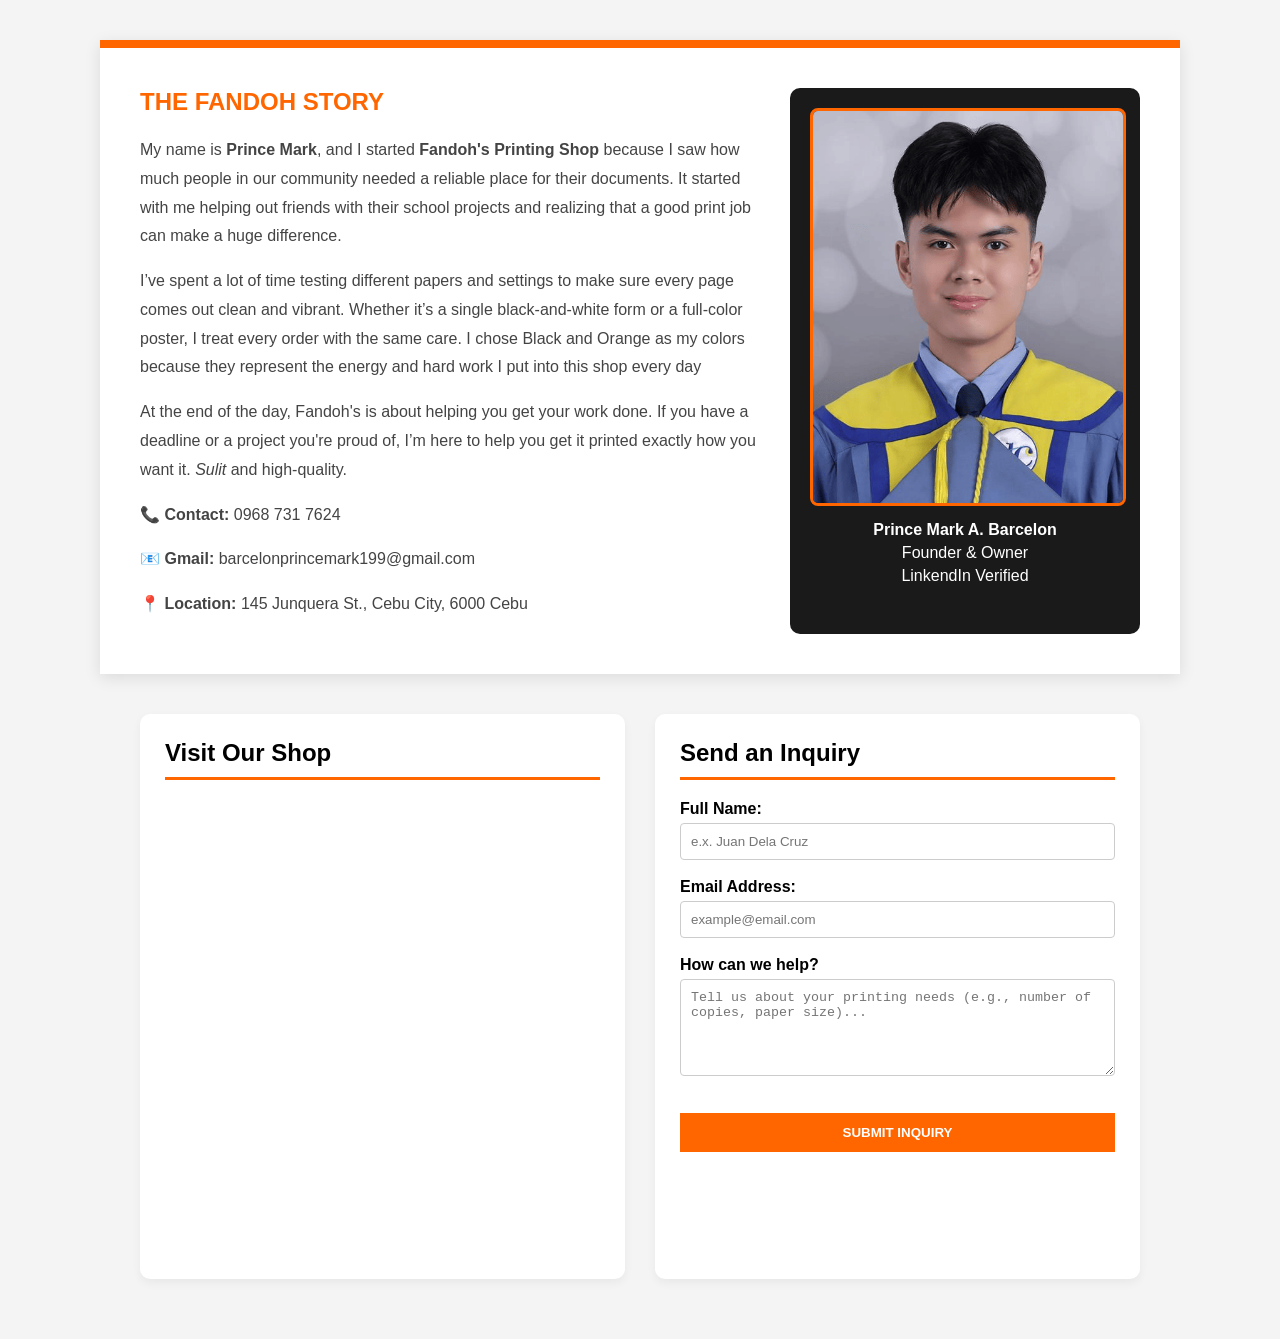
==== about.html @ 99f076ab "This is my original website" ====
<!DOCTYPE html>
<html>
    <head>
        <title>About</title>
        <link rel="stylesheet" href="styleabout.css">
    </head>
    <body>
        <div class="main">
            <div class="story">
                <h2>The Fandoh Story</h2>
                <p>
                    My name is <strong>Prince Mark</strong>, and I started <strong>Fandoh's Printing Shop</strong> because I saw how much people in our community needed a reliable place for their documents. It started with me helping out friends with their school projects and realizing that a good print job can make a huge difference.
                </p>
                <p>
                    I’ve spent a lot of time testing different papers and settings to make sure every page comes out clean and vibrant. Whether it’s a single black-and-white form or a full-color poster, I treat every order with the same care. I chose Black and Orange as my colors because they represent the energy and hard work I put into this shop every day
                </p>
                <p>
                    At the end of the day, Fandoh's is about helping you get your work done. If you have a deadline or a project you're proud of, I’m here to help you get it printed exactly how you want it. <em>Sulit</em> and high-quality.
                </p>
                <p><strong>📞 Contact:</strong> 0968 731 7624</p>
                <p><strong>📧 Gmail:</strong> barcelonprincemark199@gmail.com</p>
                <p><strong>📍 Location:</strong> 145 Junquera St., Cebu City, 6000 Cebu</p>
            </div>

            <div class="prof">
                <img src="images/founder.png" alt="Prince Mark - Founder of Fandoh's">
                <p><b>Prince Mark A. Barcelon</b></p>
                <p>Founder & Owner</p>
                <p>LinkendIn Verified</p>
            </div>
        </div>
            <div class="maps-inquiry">
                
                <div class="map">
                        <h2>Visit Our Shop</h2>
                        <iframe src="https://www.google.com/maps/embed?pb=!1m18!1m12!1m3!1d322.60885177672816!2d123.89954018625403!3d10.299577287009987!2m3!1f0!2f0!3f0!3m2!1i1024!2i768!4f13.1!3m3!1m2!1s0x33a99959ab10f1b7%3A0xbe483622a5590446!2sFandoh%20Printing%20Shop!5e1!3m2!1sen!2sph!4v1773135272726!5m2!1sen!2sph" width="600" height="450" style="border:0;" allowfullscreen="" loading="lazy" referrerpolicy="no-referrer-when-downgrade"></iframe>
                </div>

                <div class="inquiry">

                    <h2>Send an Inquiry</h2>
                    <form class="form">
                        <label><strong>Full Name:</strong></label><br>
                        <input type="text" name="name" placeholder="e.x. Juan Dela Cruz" required><br><br>

                        <label><strong>Email Address:</strong></label><br>
                        <input type="email" name="email" placeholder="example@email.com" required><br><br>

                        <label><strong>How can we help?</strong></label><br>
                        <textarea name="message" placeholder="Tell us about your printing needs (e.g., number of copies, paper size)..." rows="5"></textarea><br><br>

                        <button type="submit">Submit Inquiry</button>
                    </form>
                </div>
            </div>
    </body>
</html>
---- styleabout.css ----
body {
    font-family: 'Segoe UI', Tahoma, Geneva, Verdana, sans-serif;
    background-color: #f4f4f4;
    margin: 0;
    padding: 20px;
}

.main {
    display: flex;
    flex-wrap: wrap;
    gap: 30px;
    max-width: 1000px;
    margin: 20px auto;
    background: white;
    padding: 40px;
    border-top: 8px solid #FF6600; 
    box-shadow: 0 4px 15px rgba(0,0,0,0.1);
}

.story {
    flex: 2;
    min-width: 300px;
}

.story h2 {
    color: #FF6600;
    text-transform: uppercase;
    margin-top: 0;
}

.story p {
    line-height: 1.8;
    color: #444;
    margin-bottom: 15px;
}

.prof {
    flex: 1;
    min-width: 250px;
    text-align: center;
    background: #1a1a1a; 
    color: white;
    padding: 20px;
    border-radius: 10px;
}

.prof img {
    max-width: 100%;   
    height: auto;      
    border-radius: 8px; 
    border: 3px solid #FF6600;
    margin-bottom: 15px;
    display: block;
    margin-left: auto;
    margin-right: auto;
}

.prof p {
    margin: 5px 0;
}

.maps-inquiry {
    display: flex;
    flex-wrap: wrap;
    gap: 30px;
    max-width: 1000px;
    margin: 40px auto;
}

.map, .inquiry {
    flex: 1;
    min-width: 300px;
    background: white;
    padding: 25px;
    border-radius: 10px;
    box-shadow: 0 4px 10px rgba(0,0,0,0.05);
}

.map h2, .inquiry h2 {
    color: #000;
    border-bottom: 3px solid #FF6600;
    padding-bottom: 10px;
    margin-top: 0;
}

.form input, .form textarea {
    width: 100%;
    padding: 10px;
    margin-top: 5px;
    border: 1px solid #ccc;
    border-radius: 4px;
    box-sizing: border-box;
}

.form button {
    background-color: #FF6600;
    color: white;
    border: none;
    padding: 12px 20px;
    font-weight: bold;
    text-transform: uppercase;
    cursor: pointer;
    width: 100%;
    margin-top: 15px;
    transition: 0.3s;
}

.form button:hover {
    background-color: #000;
}

.map iframe {
    width: 100%;
    border-radius: 5px;
}
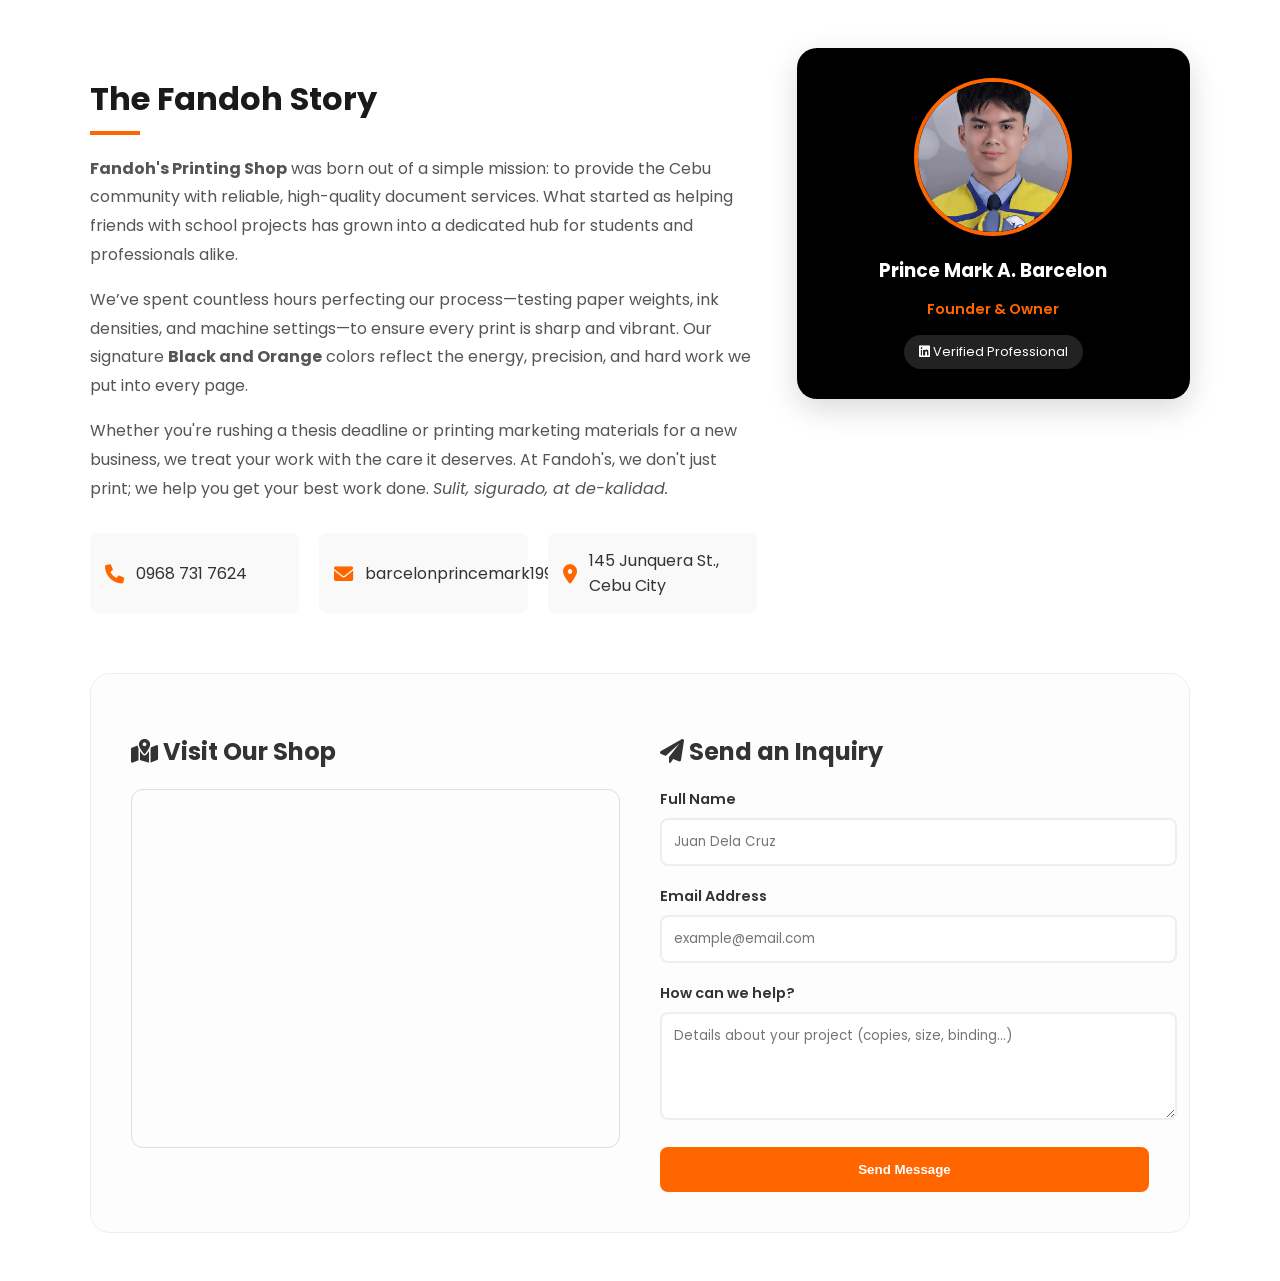
==== commit c606620b: "saving my work before merging" ====
--- a/about.html
+++ b/about.html
@@ -1,57 +1,91 @@
 <!DOCTYPE html>
-<html>
+    <html lang="en">
     <head>
-        <title>About</title>
+        <meta charset="UTF-8">
+        <title>About Us | Fandoh Printing Shop</title>
         <link rel="stylesheet" href="styleabout.css">
+        <link href="https://fonts.googleapis.com/css2?family=Poppins:wght@400;600;700&display=swap" rel="stylesheet">
+        <link rel="stylesheet" href="https://cdnjs.cloudflare.com/ajax/libs/font-awesome/6.0.0/css/all.min.css">
     </head>
     <body>
-        <div class="main">
-            <div class="story">
-                <h2>The Fandoh Story</h2>
-                <p>
-                    My name is <strong>Prince Mark</strong>, and I started <strong>Fandoh's Printing Shop</strong> because I saw how much people in our community needed a reliable place for their documents. It started with me helping out friends with their school projects and realizing that a good print job can make a huge difference.
-                </p>
-                <p>
-                    I’ve spent a lot of time testing different papers and settings to make sure every page comes out clean and vibrant. Whether it’s a single black-and-white form or a full-color poster, I treat every order with the same care. I chose Black and Orange as my colors because they represent the energy and hard work I put into this shop every day
-                </p>
-                <p>
-                    At the end of the day, Fandoh's is about helping you get your work done. If you have a deadline or a project you're proud of, I’m here to help you get it printed exactly how you want it. <em>Sulit</em> and high-quality.
-                </p>
-                <p><strong>📞 Contact:</strong> 0968 731 7624</p>
-                <p><strong>📧 Gmail:</strong> barcelonprincemark199@gmail.com</p>
-                <p><strong>📍 Location:</strong> 145 Junquera St., Cebu City, 6000 Cebu</p>
-            </div>
+        <div class="about-wrapper">
+        
+            <section class="main-about">
+                <div class="story">
+                    <h2 class="section-title">The Fandoh Story</h2>
+                    <div class="story-content">
+                        <p>
+                            <strong>Fandoh's Printing Shop</strong> was born out of a simple mission: to provide the Cebu community with reliable, high-quality document services. What started as helping friends with school projects has grown into a dedicated hub for students and professionals alike.
+                        </p>
+                        <p>
+                            We’ve spent countless hours perfecting our process—testing paper weights, ink densities, and machine settings—to ensure every print is sharp and vibrant. Our signature <strong>Black and Orange</strong> colors reflect the energy, precision, and hard work we put into every page.
+                        </p>
+                        <p>
+                            Whether you're rushing a thesis deadline or printing marketing materials for a new business, we treat your work with the care it deserves. At Fandoh's, we don't just print; we help you get your best work done. <em>Sulit, sigurado, at de-kalidad.</em>
+                        </p>
+                    </div>
 
-            <div class="prof">
-                <img src="images/founder.png" alt="Prince Mark - Founder of Fandoh's">
-                <p><b>Prince Mark A. Barcelon</b></p>
-                <p>Founder & Owner</p>
-                <p>LinkendIn Verified</p>
-            </div>
-        </div>
-            <div class="maps-inquiry">
-                
-                <div class="map">
-                        <h2>Visit Our Shop</h2>
-                        <iframe src="https://www.google.com/maps/embed?pb=!1m18!1m12!1m3!1d322.60885177672816!2d123.89954018625403!3d10.299577287009987!2m3!1f0!2f0!3f0!3m2!1i1024!2i768!4f13.1!3m3!1m2!1s0x33a99959ab10f1b7%3A0xbe483622a5590446!2sFandoh%20Printing%20Shop!5e1!3m2!1sen!2sph!4v1773135272726!5m2!1sen!2sph" width="600" height="450" style="border:0;" allowfullscreen="" loading="lazy" referrerpolicy="no-referrer-when-downgrade"></iframe>
+                    <div class="contact-info-grid">
+                        <div class="info-item">
+                            <i class="fas fa-phone"></i>
+                            <span>0968 731 7624</span>
+                        </div>
+                        <div class="info-item">
+                            <i class="fas fa-envelope"></i>
+                            <span>barcelonprincemark199@gmail.com</span>
+                        </div>
+                        <div class="info-item">
+                            <i class="fas fa-location-dot"></i>
+                            <span>145 Junquera St., Cebu City</span>
+                        </div>
+                    </div>
                 </div>
 
-                <div class="inquiry">
+                <div class="prof-card">
+                    <div class="image-container">
+                        <img src="images/founder.png" alt="Founder of Fandoh's">
+                    </div>
+                    <h3>Prince Mark A. Barcelon</h3>
+                    <p class="title">Founder & Owner</p>
+                    <div class="badge">
+                        <i class="fab fa-linkedin"></i> Verified Professional
+                    </div>
+                </div>
+            </section>
 
-                    <h2>Send an Inquiry</h2>
+            <section class="maps-inquiry">
+                <div class="map-container">
+                    <h2><i class="fas fa-map-marked-alt"></i> Visit Our Shop</h2>
+                    <div class="map-frame">
+                        <iframe 
+                            src="https://www.google.com/maps/embed?pb=!1m18!1m12!1m3!1d3925.358245228!2d123.8973!3d10.3015!2m3!1f0!2f0!3f0!3m2!1i1024!2i768!4f13.1!3m3!1m2!1s0x0%3A0x0!2zMTDCsDE4JzA1LjQiTiAxMjPCsDUzJzUwLjMiRQ!5e0!3m2!1sen!2sph!4v1647000000000!5m2!1sen!2sph" 
+                            width="100%" height="350" style="border:0;" allowfullscreen="" loading="lazy">
+                        </iframe>
+                    </div>
+                </div>
+
+                <div class="inquiry-container">
+                    <h2><i class="fas fa-paper-plane"></i> Send an Inquiry</h2>
                     <form class="form">
-                        <label><strong>Full Name:</strong></label><br>
-                        <input type="text" name="name" placeholder="e.x. Juan Dela Cruz" required><br><br>
+                        <div class="input-group">
+                            <label>Full Name</label>
+                            <input type="text" name="name" placeholder="Juan Dela Cruz" required>
+                        </div>
 
-                        <label><strong>Email Address:</strong></label><br>
-                        <input type="email" name="email" placeholder="example@email.com" required><br><br>
+                        <div class="input-group">
+                            <label>Email Address</label>
+                            <input type="email" name="email" placeholder="example@email.com" required>
+                        </div>
 
-                        <label><strong>How can we help?</strong></label><br>
-                        <textarea name="message" placeholder="Tell us about your printing needs (e.g., number of copies, paper size)..." rows="5"></textarea><br><br>
+                        <div class="input-group">
+                            <label>How can we help?</label>
+                            <textarea name="message" placeholder="Details about your project (copies, size, binding...)" rows="4"></textarea>
+                        </div>
 
-                        <button type="submit">Submit Inquiry</button>
+                        <button type="submit" class="submit-btn">Send Message</button>
                     </form>
                 </div>
-            </div>
+            </section>
+        </div>
     </body>
 </html>
--- a/styleabout.css
+++ b/styleabout.css
@@ -1,115 +1,193 @@
+/* --- GLOBAL LAYOUT --- */
 body {
-    font-family: 'Segoe UI', Tahoma, Geneva, Verdana, sans-serif;
-    background-color: #f4f4f4;
-    margin: 0;
-    padding: 20px;
+    background-color: #ffffff;
+    font-family: 'Poppins', sans-serif;
+    color: #333;
+    padding: 40px 5%;
 }
 
-.main {
+.about-wrapper {
+    max-width: 1100px;
+    margin: 0 auto;
+}
+
+/* --- STORY & PROFILE SECTION --- */
+.main-about {
     display: flex;
-    flex-wrap: wrap;
-    gap: 30px;
-    max-width: 1000px;
-    margin: 20px auto;
-    background: white;
-    padding: 40px;
-    border-top: 8px solid #FF6600; 
-    box-shadow: 0 4px 15px rgba(0,0,0,0.1);
+    gap: 40px;
+    align-items: flex-start;
+    margin-bottom: 60px;
 }
 
 .story {
     flex: 2;
-    min-width: 300px;
 }
 
-.story h2 {
-    color: #FF6600;
-    text-transform: uppercase;
-    margin-top: 0;
+.section-title {
+    font-size: 2rem;
+    color: #1a1a1a;
+    margin-bottom: 20px;
+    position: relative;
 }
 
-.story p {
+.section-title::after {
+    content: '';
+    display: block;
+    width: 50px;
+    height: 4px;
+    background: #FF6600;
+    margin-top: 8px;
+}
+
+.story-content p {
+    margin-bottom: 15px;
     line-height: 1.8;
-    color: #444;
+    color: #555;
+}
+
+/* --- CONTACT GRID --- */
+.contact-info-grid {
+    display: grid;
+    grid-template-columns: repeat(auto-fit, minmax(200px, 1fr));
+    gap: 20px;
+    margin-top: 30px;
+}
+
+.info-item {
+    background: #f9f9f9;
+    padding: 15px;
+    border-radius: 8px;
+    display: flex;
+    align-items: center;
+    gap: 12px;
+}
+
+.info-item i {
+    color: #FF6600;
+    font-size: 1.2rem;
+}
+
+/* --- FOUNDER CARD --- */
+.prof-card {
+    flex: 1;
+    background: #000;
+    color: white;
+    padding: 30px;
+    border-radius: 20px;
+    text-align: center;
+    box-shadow: 0 10px 30px rgba(0,0,0,0.15);
+}
+
+.image-container {
+    width: 150px;
+    height: 150px;
+    margin: 0 auto 20px auto;
+    border-radius: 50%;
+    overflow: hidden;
+    border: 4px solid #FF6600;
+}
+
+.image-container img {
+    width: 100%;
+    height: 100%;
+    object-fit: cover;
+}
+
+.prof-card h3 {
+    margin-bottom: 5px;
+}
+
+.prof-card .title {
+    color: #FF6600;
+    font-weight: 600;
+    font-size: 0.9rem;
     margin-bottom: 15px;
 }
 
-.prof {
-    flex: 1;
-    min-width: 250px;
-    text-align: center;
-    background: #1a1a1a; 
-    color: white;
-    padding: 20px;
-    border-radius: 10px;
+.badge {
+    background: #222;
+    padding: 8px 15px;
+    border-radius: 50px;
+    font-size: 0.8rem;
+    display: inline-block;
 }
 
-.prof img {
-    max-width: 100%;   
-    height: auto;      
-    border-radius: 8px; 
-    border: 3px solid #FF6600;
-    margin-bottom: 15px;
-    display: block;
-    margin-left: auto;
-    margin-right: auto;
+/* --- MAP & FORM SECTION --- */
+.maps-inquiry {
+    display: grid;
+    grid-template-columns: 1fr 1fr;
+    gap: 40px;
+    background: #fdfdfd;
+    padding: 40px;
+    border-radius: 20px;
+    border: 1px solid #eee;
 }
 
-.prof p {
-    margin: 5px 0;
+.map-frame {
+    border-radius: 12px;
+    overflow: hidden;
+    margin-top: 20px;
+    border: 1px solid #ddd;
 }
 
-.maps-inquiry {
-    display: flex;
-    flex-wrap: wrap;
-    gap: 30px;
-    max-width: 1000px;
-    margin: 40px auto;
+/* --- FORM STYLING --- */
+.inquiry-container h2 {
+    margin-bottom: 20px;
 }
 
-.map, .inquiry {
-    flex: 1;
-    min-width: 300px;
-    background: white;
-    padding: 25px;
-    border-radius: 10px;
-    box-shadow: 0 4px 10px rgba(0,0,0,0.05);
+.input-group {
+    margin-bottom: 20px;
 }
 
-.map h2, .inquiry h2 {
-    color: #000;
-    border-bottom: 3px solid #FF6600;
-    padding-bottom: 10px;
-    margin-top: 0;
+.input-group label {
+    display: block;
+    font-weight: 600;
+    margin-bottom: 8px;
+    font-size: 0.9rem;
 }
 
-.form input, .form textarea {
+.input-group input, .input-group textarea {
     width: 100%;
-    padding: 10px;
-    margin-top: 5px;
-    border: 1px solid #ccc;
-    border-radius: 4px;
-    box-sizing: border-box;
-}
-
-.form button {
-    background-color: #FF6600;
-    color: white;
-    border: none;
-    padding: 12px 20px;
-    font-weight: bold;
-    text-transform: uppercase;
-    cursor: pointer;
-    width: 100%;
-    margin-top: 15px;
+    padding: 12px;
+    border: 2px solid #eee;
+    border-radius: 8px;
+    font-family: inherit;
     transition: 0.3s;
 }
 
-.form button:hover {
-    background-color: #000;
+.input-group input:focus, .input-group textarea:focus {
+    border-color: #FF6600;
+    outline: none;
+    background: #fffafa;
 }
 
-.map iframe {
+.submit-btn {
+    background: #FF6600;
+    color: white;
+    border: none;
+    padding: 15px 30px;
+    border-radius: 8px;
+    font-weight: 700;
+    cursor: pointer;
     width: 100%;
-    border-radius: 5px;
+    transition: 0.3s;
+}
+
+.submit-btn:hover {
+    background: #000;
+    transform: translateY(-2px);
+}
+
+/* --- MOBILE RESPONSIVENESS --- */
+@media (max-width: 850px) {
+    .main-about, .maps-inquiry {
+        grid-template-columns: 1fr;
+        display: block;
+    }
+    .prof-card {
+        margin-top: 40px;
+    }
+    .inquiry-container {
+        margin-top: 40px;
+    }
 }
